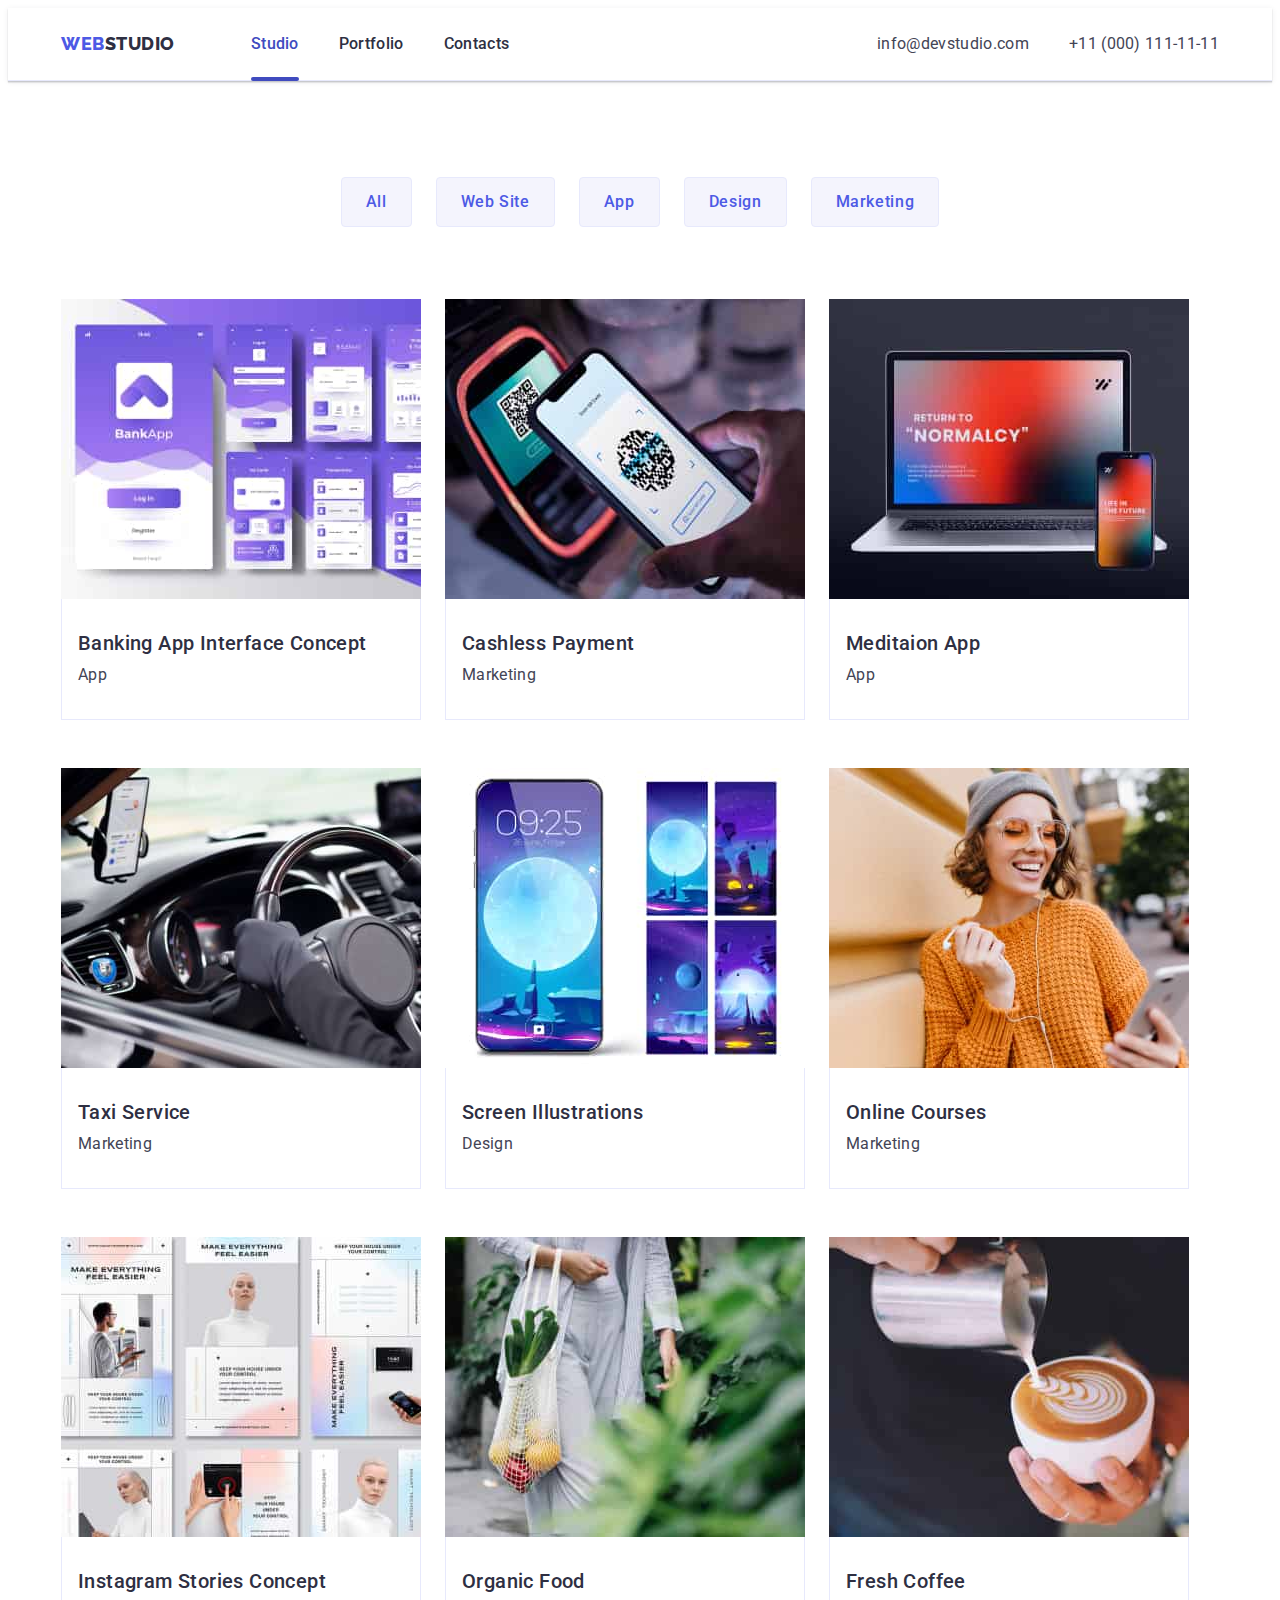
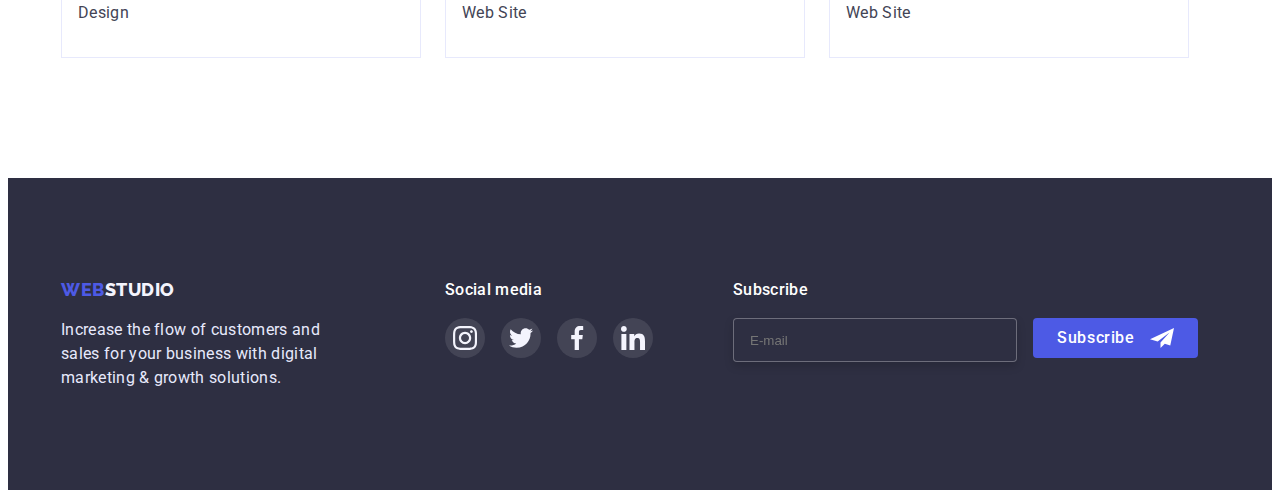
==== portfolio.html @ 9ae408ac "hw7.1" ====
<!DOCTYPE html>
<html lang="en">

<head>
    <meta charset="UTF-8">
    <meta http-equiv="X-UA-Compatible" content="IE=edge">
    <meta name="viewport" content="width=device-width, initial-scale=1.0">
    <title>Webstudio</title>
    <link rel="preconnect" href="https://fonts.googleapis.com">
    <link rel="preconnect" href="https://fonts.gstatic.com" crossorigin>
    <link
        href="https://fonts.googleapis.com/css2?family=Raleway:wght@800&family=Roboto:wght@400;500;700;900&display=swap"
        rel="stylesheet">
    <!-- Styles-->
    <link rel="stylesheet" href="https://cdnjs.cloudflare.com/ajax/libs/modern-normalize/1.1.0/modern-normalize.min.css"
        integrity="sha512-wpPYUAdjBVSE4KJnH1VR1HeZfpl1ub8YT/NKx4PuQ5NmX2tKuGu6U/JRp5y+Y8XG2tV+wKQpNHVUX03MfMFn9Q=="
        crossorigin="anonymous" referrerpolicy="no-referrer" />
    <link rel="stylesheet" href="./css/styles.css">
</head>
<body>
    <!-- Header -->
    <header class="border-box">
        <div class="container">
            <div class="header-container-desktop">
                <nav class="header-nav">
                    <a href="./index.html" class="logo-first">WEB<span class="logo-second">STUDIO</span></a>
                    <ul class="header-menu">
                        <li><a class="header-link current" href="./index.html">Studio</a></li>
                        <li><a class="header-link" href="./portfolio.html">Portfolio</a></li>
                        <li><a class="header-link" href="">Contacts</a></li>
                    </ul>
                </nav>
                <address class="heading-address">
                    <ul class="header-tel">
                        <li><a class="header-address" href="mailto:info@devstudio.com">info@devstudio.com</a></li>
                        <li><a class="header-address" href="tel:+110001111111">+11 (000) 111-11-11</a></li>
                    </ul>
                </address>
            </div>
            <div class="header-container-mobile">
                <a href="./index.html" class="logo-first">WEB<span class="logo-second">STUDIO</span></a>
                <button class="header-burger js-open-menu" type="button">
                    <svg width="30px" height="30px">
                        <use href="./images/icons.svg#icon-burger-menu"></use>
                    </svg>
                </button>
            </div>
            <div class="mobile-menu js-menu-container">
                <button class="button-mobile js-close-menu" type="button">
                    <svg class="icon-mobile">
                        <use href="./images/icons.svg#icon-closeblack"></use>
                    </svg>
                </button>
            </div>
        </div>
    </header>
    <main>
        <!-- Portfolio -->
        <section class="section-portfolio">
            <div class="container">
            <h1 class="visually-hidden">Portfolio</h1>
            <ul class="portfolio-filter">
                <li><button type="button" class="button-portfolio">All</button></li>
                <li><button type="button" class="button-portfolio">Web Site</button></li>
                <li><button type="button" class="button-portfolio">App</button></li>
                <li><button type="button" class="button-portfolio">Design</button></li>
                <li><button type="button" class="button-portfolio">Marketing</button></li>
            </ul>
            <ul class="portfolio-box">
                <li class="box-portfolio">
                    <a class="portfolio-link" href="">
                        <div class="portfolio-services">
                        <img src="./images/portfolio/banking-app.jpg" alt="banking-app" width="360">
                        <div class="portfolio-overlay">
                            <p class="text-overlay">14 Stylish and User-Friendly App Design Concepts · Task Manager App · Calorie Tracker App ·
                                Exotic Fruit Ecommerce App ·
                                Cloud Storage App</p>
                        </div>  
                    </div>                     
                     <div class="box-name">
                        <h2 class="box-product">Banking App Interface Concept</h2>
                        <p class="box-filter">App</p></div>
                    </a>
                </li>
                <li class="box-portfolio">
                    <a class="portfolio-link" href="">
                        <div class="portfolio-services">
                            <img srcset="./images/portfolio/cashless-payment.jpg 1x ./images/portfolio/cashless-payment@2x.jpg 2x"
                            src="./images/portfolio/cashless-payment.jpg" alt="cashless-payment" width="360">
                            <div class="portfolio-overlay">
                                <p class="text-overlay">14 Stylish and User-Friendly App Design Concepts · Task Manager App · Calorie Tracker App · Exotic Fruit Ecommerce App ·
                                Cloud Storage App</p>
                            </div>
                        </div>
                        <div class="box-name">
                        <h2 class="box-product">Cashless Payment</h2>
                        <p class="box-filter">Marketing</p></div>
                    </a>
                </li>
                <li class="box-portfolio">
                    <a class="portfolio-link" href="">
                        <div class="portfolio-services">
                        <img srcset="./images/portfolio/meditaion-app.jpg 1x ./images/portfolio/meditaion-app@2x.jpg 2x"
                        src="./images/portfolio/meditaion-app.jpg" alt="meditaion-app" width="360">
                        <div class="portfolio-overlay">
                            <p class="text-overlay">14 Stylish and User-Friendly App Design Concepts · Task Manager App · Calorie Tracker App ·
                                Exotic Fruit Ecommerce App ·
                                Cloud Storage App</p>
                        </div>
                    </div>
                        <div class="box-name">
                        <h2 class="box-product">Meditaion App</h2>
                        <p class="box-filter">App</p></div>
                    </a>
                </li>
                <li class="box-portfolio">
                    <a class="portfolio-link" href="">
                        <div class="portfolio-services">
                        <img srcset="./images/portfolio/taxi-service.jpg 1x ./images/portfolio/taxi-service@2x.jpg 2x"
                        src="./images/portfolio/taxi-service.jpg" alt="taxi-service" width="360">
                        <div class="portfolio-overlay">
                            <p class="text-overlay">14 Stylish and User-Friendly App Design Concepts · Task Manager App · Calorie Tracker App ·
                                Exotic Fruit Ecommerce App ·
                                Cloud Storage App</p>
                        </div>
                    </div>
                        <div class="box-name">
                        <h2 class="box-product">Taxi Service</h2>
                        <p class="box-filter">Marketing</p></div>
                    </a>
                </li>
                <li class="box-portfolio">
                    <a class="portfolio-link" href="">
                        <div class="portfolio-services">
                        <img srcset="./images/portfolio/screen-illustrations.jpg 1x ./images/portfolio/screen-illustrations@2x.jpg 2x"
                        src="./images/portfolio/screen-illustrations.jpg" alt="screen-illustrations" width="360">
                            <div class="portfolio-overlay">
                            <p class="text-overlay">14 Stylish and User-Friendly App Design Concepts · Task Manager App · Calorie Tracker App ·
                                Exotic Fruit Ecommerce App ·
                                Cloud Storage App</p>
                        </div>
                    </div>
                        <div class="box-name">
                        <h2 class="box-product">Screen Illustrations</h2>
                        <p class="box-filter">Design</p></div>
                    </a>
                </li>
                <li class="box-portfolio">
                    <a class="portfolio-link" href="">
                        <div class="portfolio-services">
                        <img srcset="./images/portfolio/online-courses.jpg 1x ./images/portfolio/online-courses@2x.jpg 2x"
                        src="./images/portfolio/online-courses.jpg" alt="a girl with a phone" width="360">
                        <div class="portfolio-overlay">
                            <p class="text-overlay">14 Stylish and User-Friendly App Design Concepts · Task Manager App · Calorie Tracker App ·
                                Exotic Fruit Ecommerce App ·
                                Cloud Storage App</p>
                        </div>
                        </div>
                        <div class="box-name">
                        <h2 class="box-product">Online Courses</h2>
                        <p class="box-filter">Marketing</p></div>
                    </a>
                </li>
                <li class="box-portfolio">
                    <a class="portfolio-link" href="">
                        <div class="portfolio-services">
                        <img srcset="./images/portfolio/instagram-stories.jpg 1x ./images/portfolio/instagram-stories@2x.jpg 2x"
                        src="./images/portfolio/instagram-stories.jpg" alt="photos from Instagram" width="360">
                        <div class="portfolio-overlay">
                            <p class="text-overlay">14 Stylish and User-Friendly App Design Concepts · Task Manager App · Calorie Tracker App ·
                                Exotic Fruit Ecommerce App ·
                                Cloud Storage App</p>
                        </div>
                        </div>
                        <div class="box-name">
                        <h2 class="box-product">Instagram Stories Concept</h2>
                        <p class="box-filter">Design</p></div>
                    </a>
                </li>
                <li class="box-portfolio">
                    <a class="portfolio-link" href="">
                        <div class="portfolio-services">
                        <img srcset="./images/portfolio/organic-food.jpg 1x ./images/portfolio/organic-food@2x.jpg 2x"
                        src="./images/portfolio/organic-food.jpg" alt="woman with groceries" width="360">
                        <div class="portfolio-overlay">
                            <p class="text-overlay">14 Stylish and User-Friendly App Design Concepts · Task Manager App · Calorie Tracker App ·
                                Exotic Fruit Ecommerce App ·
                                Cloud Storage App</p>
                        </div>
                    </div>
                        <div class="box-name">
                        <h2 class="box-product">Organic Food</h2>
                        <p class="box-filter">Web Site</p></div>
                    </a>
                </li>
                <li class="box-portfolio">
                    <a class="portfolio-link" href="">
                        <div class="portfolio-services">
                        <img srcset="./images/portfolio/fresh-coffee.jpg 1x ./images/portfolio/fresh-coffee@2x.jpg 2x"
                        src="./images/portfolio/fresh-coffee.jpg" alt="Cup of coffee" width="360">
                        <div class="portfolio-overlay">
                            <p class="text-overlay">14 Stylish and User-Friendly App Design Concepts · Task Manager App · Calorie Tracker App ·
                                Exotic Fruit Ecommerce App ·
                                Cloud Storage App</p>
                        </div>
                    </div>
                        <div class="box-name">
                        <h2 class="box-product">Fresh Coffee</h2>
                        <p class="box-filter">Web Site</p></div>
                    </a>
                </li>
            </ul>
            </div>
        </section>
    </main>
<footer class="footer">
    <div class="container footer-flex">
        <div class="footer-logo">
            <a href="./index.html" class="logo-first">WEB<span class="logo-lower">STUDIO</span></a>
            <p class="text-footer">Increase the flow of customers and sales for your business with digital marketing &
                growth solutions.</p>
        </div>
        <!-- Footer -->
        <div>
            <h2 class="footer-text-socials">Social media</h2>
            <ul class="footer-socials-list">
                <li class="footer-socials-item">
                    <a class="footer-socials-link" href="">
                        <svg class="footer-socials-icon">
                            <use href="./images/icons.svg#icon-instagram"></use>
                        </svg>
                    </a>
                </li>
                <li class="footer-socials-item">
                    <a class="footer-socials-link" href="">
                        <svg class="footer-socials-icon">
                            <use href="./images/icons.svg#icon-twitter"></use>
                        </svg>
                    </a>
                </li>
                <li class="footer-socials-item">
                    <a class="footer-socials-link" href="">
                        <svg class="footer-socials-icon">
                            <use href="./images/icons.svg#icon-facebook"></use>
                        </svg>
                    </a>
                </li>
                <li class="footer-socials-item">
                    <a class="footer-socials-link" href="">
                        <svg class="footer-socials-icon">
                            <use href="./images/icons.svg#icon-linkedin"></use>
                        </svg>
                    </a>
                </li>
            </ul>
        </div>
        <div class="subscribe-box">
            <p class="subscribe-title">Subscribe</p>
            <form class="subscribe-field">
                <input type="email" name="user-email" class="subscribe-input" required pattern="email"
                    placeholder="E-mail" />
                <button type="submit" class="subscribe-button-submit">Subscribe
                    <svg class="subscribe-icon">
                        <use href="./images/icons.svg#icon-frame"></use>
                    </svg>
                </button>
            </form>
        </div>
    </div>
</footer>
</body>
</html>
---- css/styles.css ----
:root {
  --color-primery: #2e2f42;
  --color-secondary: #434455;
  --color-logo-button: #4d5ae5;
  --color-hover: #404bbf;
  --color-background: #ffffff;
  --color-background-sec: #f4f4fd;
  --color-border: #e7e9fc;
  --color-icon: #8e8f99;
  --color-icon-hover: #31d0aa;
  --color-modal: #fcfcfc;
  --color-modal-comment: #757575;
}
body {
  font-family: "Roboto", sans-serif;
  font-size: 16px;
  color: var(--color-primery);
}
p,
h1,
h2,
h3 {
  margin-top: 0;
  margin-bottom: 0;
}
.container {
  width: 100%;
  max-width: 1158px;
  padding: 0 15px;
  margin: 0 auto;
}
ul {
  list-style-type: none;
  margin: 0;
  padding: 0;
}
a {
  text-decoration: none;
}
img {
  display: block;
  max-width: 100%;
  height: auto;
}
/* Header */
.border-box {
  background-color: var(--color-background);
  border-bottom: 1px solid var(--color-border);
  box-shadow: 0px 2px 1px rgba(46, 47, 66, 0.08),
    0px 1px 1px rgba(46, 47, 66, 0.16), 0px 1px 6px rgba(46, 47, 66, 0.08);
}
.header-container-mobile {
  display: flex;
  align-items: center;
  justify-content: space-between;
  height: 70px;
}
.header-container-desktop {
  display: flex;
  align-items: center;
}
@media (max-width: 767px) {
  .header-container-desktop {
    display: none;
  }
}
@media (min-width: 768px) {
  .header-container-mobile {
    display: none;
  }
}

.header-nav {
  display: flex;
  align-items: center;
  gap: 76px;
}
.header-menu {
  display: flex;
  gap: 40px;
}
.header-tel {
  display: flex;
  gap: 40px;
}
@media (max-width: 1200px) {
  .header-tel {
    flex-direction: column;
    gap: 12px;
  }
}
.heading-address {
  margin-left: auto;
}
.logo-first {
  color: var(--color-logo-button);
  font-family: "Raleway";
  font-style: normal;
  font-weight: 800;
  font-size: 18px;
  line-height: 1.33;
  letter-spacing: 0.03em;
  text-decoration: none;
}
.logo-second {
  color: var(--color-primery);
}
.header-link {
  text-decoration: none;
  font-weight: 500;
  font-size: 16px;
  letter-spacing: 0.02em;
  line-height: 1.5;
  color: var(--color-primery);
  padding: 24px 0;
  display: block;
  position: relative;
  transition-property: color;
  transition-duration: 250ms;
  transition-timing-function: cubic-bezier(0.4, 0, 0.2, 1);
}
.header-link:hover,
.header-link:focus {
  color: var(--color-hover);
  fill: var(--color-primery);
}
.header-burger {
  display: flex;
  align-items: center;
  justify-content: center;
  width: 30px;
  height: 30px;
  padding: 0;
  background-color: transparent;
  border: none;
}
.header-burger-icon {
  stroke: var(--color-primery);
}

/* Mobile menu */
.mobile-menu {
  width: 100%;
  max-width: 428px;
  position: fixed;
  top: 0;
  bottom: 0;
  right: 0;
  background-color: var(--color-background);
  transform: translateX(100%);
}
.mobile-menu.is-open {
  transform: translateX(0);
}
@media (min-width: 768px) {
  .mobile-menu {
    display: none;
  }
}
.icon-mobile {
  width: 24px;
  height: 24px;
  border-radius: 50%;
}
.button-mobile {
  position: absolute;
  top: 24px;
  right: 24px;
  width: 24px;
  height: 24px;
  background-color: #e7e9fc;
  border: 1px solid rgba(0, 0, 0, 0.1);
  border-radius: 50%;
}
.current {
  color: var(--color-hover);
}
.header-link.current::after {
  display: block;
  width: 100%;
  height: 4px;
  border-radius: 2px;
  background-color: currentColor;
  content: "";
  position: absolute;
  bottom: -1px;
}
.header-address {
  color: var(--color-secondary);
  font-weight: 400;
  font-size: 16px;
  line-height: 1.5;
  letter-spacing: 0.02em;
  font-style: normal;
  padding: 24px 0;
  display: block;
  transition-property: color;
  transition-duration: 250ms;
  transition-timing-function: cubic-bezier(0.4, 0, 0.2, 1);
}
.header-address:hover {
  color: var(--color-hover);
}
.header-address:focus {
  color: var(--color-hover);
}
@media (max-width: 1200px) {
  .header-address {
    padding: 0;
  }
}
/* Hero section */
.hero-first {
  background-color: var(--color-primery);
  padding: 188px 0;
  background-image: linear-gradient(
      rgba(46, 47, 66, 0.7),
      rgba(46, 47, 66, 0.7)
    ),
    url(../images/people-office.jpg);
  background-repeat: no-repeat;
  background-position: center;
  max-width: 1440px;
  margin: 0 auto;
}
@media (min-device-pixel-ratio: 2),
  (min-resolution: 192dpi),
  (min-resolution: 2dppx) {
  .hero-first {
    background-image: url(../images/people-office@2x.jpg);
  }
}
.container-hero {
  width: 496px;
  margin: 0 auto;
  text-align: center;
}
@media (max-width: 767px) {
  .container-hero {
    width: 320px;
  }
}
.hero-title {
  font-weight: 700;
  font-size: 56px;
  line-height: 1.1;
  letter-spacing: 0.02em;
  color: var(--color-background);
  margin-bottom: 48px;
}
@media (max-width: 767px) {
  .hero-title {
    font-size: 36px;
  }
}
.hero-button {
  background-color: var(--color-logo-button);
  color: var(--color-background);
  border-radius: 4px;
  box-shadow: 0px 4px 4px rgba(0, 0, 0, 0.15);
  border: none;
  font-family: "Roboto", sans-serif;
  font-weight: 500;
  font-size: 16px;
  line-height: 1.5;
  letter-spacing: 0.04em;
  cursor: pointer;
  padding: 16px 32px;
  transition-property: background-color;
  transition-duration: 250ms;
  transition-timing-function: cubic-bezier(0.4, 0, 0.2, 1);
}
.hero-button:hover {
  background-color: var(--color-hover);
}
/* Benefits */
.visually-hidden {
  position: absolute;
  white-space: nowrap;
  width: 1px;
  height: 1px;
  overflow: hidden;
  border: 0;
  padding: 0;
  clip: rect(0 0 0 0);
  clip-path: inset(50%);
  margin: -1px;
}
.heading-benefits {
  font-weight: 500;
  font-size: 20px;
  letter-spacing: 0.02em;
  line-height: 1.2;
  margin-bottom: 8px;
}
.text-benefits {
  color: var(--color-secondary);
  font-size: 16px;
  letter-spacing: 0.02em;
  line-height: 1.5;
}
.container-benefits {
  display: flex;
  gap: 24px;
}
.list-benefits {
  flex-basis: calc((100% - 72px) / 4);
}
@media (max-width: 767px) {
  .container-benefits {
    display: flex;
    flex-direction: column;
  }
}
.section-benefits {
  padding: 120px 0;
}
.benefits-icon {
  width: 64px;
  height: 64px;
}
.benefits-icon-link {
  display: flex;
  align-items: center;
  justify-content: center;
  height: 112px;
  border-radius: 4px;
  margin-bottom: 8px;
  background-color: var(--color-background-sec);
}
@media (max-width: 1199px) {
  .benefits-icon-link {
    display: none;
  }
}
/* Doing */
.title-doing {
  font-weight: 700;
  font-size: 36px;
  line-height: 1.11;
  letter-spacing: 0.02em;
  text-align: center;
  margin-bottom: 72px;
}
.images-doing {
  display: flex;
  gap: 24px;
  flex-basis: calc((100% - 48px) / 3);
}

.section-doing {
  padding-bottom: 120px;
}
@media (max-width: 1199px) {
  .section-doing {
    display: none;
  }
}

/* Our team*/
.team-section {
  background-color: var(--color-background-sec);
  padding: 120px 0;
}
.box-team {
  background-color: var(--color-background);
  box-shadow: 0px 1px 6px rgba(46, 47, 66, 0.08),
    0px 1px 1px rgba(46, 47, 66, 0.16), 0px 2px 1px rgba(46, 47, 66, 0.08);
  border-radius: 0px 0px 4px 4px;
}
@media (max-width: 768px) {
  .box-team {
    max-width: 264px;
  }
}
.title-team {
  font-weight: 700;
  font-size: 36px;
  line-height: 1.11;
  text-align: center;
  margin-bottom: 72px;
}
.heading-team {
  font-weight: 500;
  font-size: 20px;
  line-height: 1.2;
  letter-spacing: 0.02em;
  text-align: center;
  margin-bottom: 8px;
}
.text-team {
  color: var(--color-secondary);
  line-height: 1.5;
  letter-spacing: 0.02em;
  text-align: center;
  margin-bottom: 8px;
}
.container-team {
  display: flex;
  gap: 24px;
  flex-basis: calc((100% - 72px) / 4);
}
@media (max-width: 768px) {
  .container-team {
    display: flex;
    flex-direction: column;
    gap: 72px;
  }
}
@media (max-width: 1199px) {
  .container-team {
    display: flex;
    justify-content: center;
    flex-basis: calc((100% - 216px) / 2);
  }
}
.container-team .experts {
  padding: 32px 16px;
}
.socials-icon {
  width: 16px;
  height: 16px;
  fill: var(--color-background-sec);
}
.socials-link {
  display: flex;
  align-items: center;
  justify-content: center;
  width: 100%;
  height: 100%;
  background-color: var(--color-logo-button);
  border-radius: 50%;
  transition-property: background-color;
  transition-duration: 250ms;
  transition-timing-function: cubic-bezier(0.4, 0, 0.2, 1);
}
.socials-item {
  width: 40px;
  height: 40px;
}
.socials-list {
  display: flex;

  gap: 24px;
  justify-content: center;
}
.socials-link:hover,
.socials-link:focus {
  background-color: var(--color-hover);
}
/* Customers */
.title-customers {
  font-weight: 700;
  font-size: 36px;
  line-height: 1.11;
  letter-spacing: 0.02em;
  text-align: center;
  margin-bottom: 72px;
  color: var(--color-primery);
}
.customers-list {
  gap: 24px;
  display: flex;
}
.customers-item {
  flex-basis: calc((100% - 120px) / 6);
}
.customers-icon {
  width: 104px;
  height: 56px;
  fill: var(--color-icon);
  transition-property: fill;
  transition-duration: 250ms;
  transition-timing-function: cubic-bezier(0.4, 0, 0.2, 1);
}
.customers-link {
  display: flex;
  align-items: center;
  justify-content: center;
  width: 168px;
  height: 88px;
  border: 1px solid var(--color-icon);
  border-radius: 4px;
  transition-property: border-color;
  transition-duration: 250ms;
  transition-timing-function: cubic-bezier(0.4, 0, 0.2, 1);
}
.customers-link:hover,
.customers-link:focus {
  border-color: var(--color-hover);
}
.customers-link:hover .customers-icon,
.customers-link:focus .customers-icon {
  fill: var(--color-hover);
}
.section-customers {
  padding-top: 130px;
  padding-bottom: 120px;
}
/* Footer */
.footer {
  background-color: var(--color-primery);
  padding: 100px 0;
}
.footer-flex {
  display: flex;
  flex-direction: row;
}
.text-footer {
  color: var(--color-border);
  line-height: 1.5;
  letter-spacing: 0.02em;
  width: 264px;
  margin-top: 16px;
}
.footer-logo {
  margin-right: 120px;
}
.logo-lower {
  color: var(--color-background-sec);
}
.footer-text-socials {
  font-weight: 500;
  font-size: 16px;
  line-height: 1.5;
  letter-spacing: 0.02em;
  margin-bottom: 16px;
  color: var(--color-background);
}
.footer-socials-icon {
  width: 24px;
  height: 24px;
  fill: var(--color-background-sec);
}
.footer-socials-link:hover,
.footer-socials-link:focus {
  background-color: var(--color-icon-hover);
}
.footer-socials-link {
  display: flex;
  align-items: center;
  justify-content: center;
  width: 40px;
  height: 40px;
  background-color: rgba(255, 255, 255, 0.1);
  border-radius: 50%;
  transition-property: background-color;
  transition-duration: 250ms;
  transition-timing-function: cubic-bezier(0.4, 0, 0.2, 1);
}
.footer-socials-list {
  display: flex;
  gap: 16px;
  margin-right: 80px;
}
/* Subscribe footer */
.subscribe-box {
  display: block;
}
.subscribe-field {
  display: flex;
  justify-content: center;
}
.subscribe-title {
  font-family: "Roboto";
  font-style: normal;
  font-weight: 500;
  font-size: 16px;
  line-height: 1.5;
  letter-spacing: 0.02em;
  color: var(--color-background);
  margin-bottom: 16px;
}
.subscribe-icon {
  width: 24px;
  height: 24px;
  fill: #ffffff;
}
.subscribe-input {
  width: 264px;
  height: 40px;
  border: 1px solid rgba(255, 255, 255, 0.3);
  filter: drop-shadow(0px 4px 4px rgba(0, 0, 0, 0.15));
  border-radius: 4px;
  margin-right: 16px;
  color: var(--color-background);
  background-color: #2e2f42;
  padding-left: 16px;
  transition-property: border;
  transition-duration: 250ms;
  transition-timing-function: cubic-bezier(0.4, 0, 0.2, 1);
}
.subscribe-input:focus {
  outline: none;
  border: 1px solid var(--color-logo-button);
}
.subscribe-button-submit {
  display: flex;
  align-items: center;
  justify-content: space-between;
  width: 165px;
  height: 40px;
  padding: 0 24px 0 24px;
  background-color: var(--color-logo-button);
  color: var(--color-background);
  border-radius: 4px;
  border: none;
  font-family: "Roboto", sans-serif;
  font-weight: 500;
  font-size: 16px;
  line-height: 1.5;
  letter-spacing: 0.04em;
  cursor: pointer;
  transition-property: background-color;
  transition-duration: 250ms;
  transition-timing-function: cubic-bezier(0.4, 0, 0.2, 1);
}
.subscribe-button-submit:hover,
.subscribe-button-submit:focus {
  background-color: var(--color-hover);
}
/* Portfolio */
.section-portfolio {
  padding-top: 96px;
  padding-bottom: 120px;
}
.button-portfolio {
  color: var(--color-logo-button);
  background-color: var(--color-background-sec);
  border: 1px solid var(--color-border);
  font-family: "Roboto", sans-serif;
  border-radius: 4px;
  font-weight: 500;
  font-size: 16px;
  line-height: 1.5;
  letter-spacing: 0.04em;
  cursor: pointer;
  padding: 12px 24px;
  transition-property: color, background-color, border-color, box-shadow;
  transition-duration: 250ms;
  transition-timing-function: cubic-bezier(0.4, 0, 0.2, 1);
}
.button-portfolio:hover {
  color: var(--color-background);
  background-color: var(--color-hover);
  border-color: transparent;
  box-shadow: 0px 3px 1px rgba(0, 0, 0, 0.1), 0px 2px 1px rgba(0, 0, 0, 0.08),
    0px 2px 2px rgba(0, 0, 0, 0.12);
}
.button-portfolio:focus {
  color: var(--color-background);
  background-color: var(--color-hover);
  box-shadow: 0px 3px 1px rgba(0, 0, 0, 0.1), 0px 2px 1px rgba(0, 0, 0, 0.08),
    0px 2px 2px rgba(0, 0, 0, 0.12);
}
.portfolio-filter {
  gap: 24px;
  display: flex;
  justify-content: center;
  margin-bottom: 72px;
}
.box-portfolio {
  background-color: var(--color-background);
}
.portfolio-link {
  display: block;
  transition-property: box-shadov;
  transition-duration: 250ms;
  transition-timing-function: cubic-bezier(0.4, 0, 0.2, 1);
}
.portfolio-link:hover,
.portfolio-link:focus {
  box-shadow: 0px 1px 6px rgba(46, 47, 66, 0.08),
    0px 1px 1px rgba(46, 47, 66, 0.16), 0px 2px 1px rgba(46, 47, 66, 0.08);
}
.portfolio-box {
  display: flex;
  column-gap: 24px;
  row-gap: 48px;
  flex-wrap: wrap;
  flex-basis: calc((100% - 48px) / 3);
}
.portfolio-services {
  position: relative;
  overflow: hidden;
}
.portfolio-overlay {
  position: absolute;
  width: 100%;
  height: 100%;
  left: 0;
  top: 0;
  background-color: var(--color-logo-button);
  padding-top: 40px;
  padding-left: 32px;
  padding-right: 32px;
  transform: translateY(100%);
  transition: transform 250ms;
}
.text-overlay {
  font-family: "Roboto";
  font-style: normal;
  font-weight: 400;
  font-size: 16px;
  line-height: 1.5;
  color: var(--color-background-sec);
}
.portfolio-link:hover .portfolio-overlay,
.portfolio-link:focus .portfolio-overlay {
  transform: translateY(0);
}
.box-name {
  border-left: 1px solid var(--color-border);
  border-right: 1px solid var(--color-border);
  border-bottom: 1px solid var(--color-border);
  padding: 32px 16px;
}
.box-product {
  color: var(--color-primery);
  font-weight: 500;
  font-size: 20px;
  line-height: 1.2;
  letter-spacing: 0.02em;
  margin-bottom: 8px;
}
.box-filter {
  color: var(--color-secondary);
  line-height: 1.5;
  letter-spacing: 0.02em;
}
/* Modal */
.backdrop {
  position: fixed;
  top: 0;
  left: 0;
  display: flex;
  align-items: center;
  justify-content: center;
  width: 100%;
  height: 100%;
  background-color: rgba(46, 47, 66, 0.4);
  transition: opacity 250ms cubic-bezier(0.4, 0, 0.2, 1),
    visibility 250ms cubic-bezier(0.4, 0, 0.2, 1);
}
.backdrop.is-hidden {
  opacity: 0;
  visibility: hidden;
  pointer-events: none;
}
.modal {
  position: relative;
  width: 100%;
  height: 100%;
  max-width: 408px;
  max-height: 584px;
  background-color: var(--color-modal);
  padding: 72px 24px 24px 24px;
}
.modal-close {
  position: absolute;
  top: 24px;
  right: 24px;
  width: 24px;
  height: 24px;
  background-color: #e7e9fc;
  border: 1px solid rgba(0, 0, 0, 0.1);
  border-radius: 50%;
  cursor: pointer;
  transition-property: background-color, fill;
  transition-duration: 250ms;
  transition-timing-function: cubic-bezier(0.4, 0, 0.2, 1);
}
.modal-close:hover,
.modal-close:focus {
  background-color: var(--color-hover);
  fill: var(--color-background);
}
.modal-icon {
  width: 8px;
  height: 8px;
}
/* Modal form */
.name-form {
  font-style: normal;
  font-weight: 500;
  line-height: 1.5;
  text-align: center;
  letter-spacing: 0.02em;
  margin-bottom: 16px;
  color: var(--color-primery);
}
.modal-form {
  display: flex;
  flex-direction: column;
}
.modal-form-field {
  margin-bottom: 8px;
}
.modal-form-field-comment {
  margin-bottom: 16px;
}
.modal-form-input {
  width: 100%;
  height: 40px;
  border: 1px solid rgba(33, 33, 33, 0.2);
  border-radius: 4px;
  padding-left: 38px;
  font-size: 18px;
  color: var(--color-primery);
  transition-property: border;
  transition-duration: 250ms;
  transition-timing-function: cubic-bezier(0.4, 0, 0.2, 1);
}
.modal-form-input:focus {
  outline: none;
  border: 1px solid var(--color-logo-button);
}
.modal-form-input:focus + .modal-form-icon {
  fill: var(--color-logo-button);
}
.modal-form-input-desk {
  display: block;
  font-family: "Roboto";
  font-style: normal;
  font-weight: 400;
  font-size: 12px;
  line-height: 1.2;
  letter-spacing: 0.04em;
  color: var(--color-icon);
  margin-bottom: 4px;
}
.modal-form-icon {
  position: absolute;
  display: block;
  width: 18px;
  height: 24px;
  fill: var(--color-primery);
  top: 50%;
  transform: translateY(-50%);
  left: 19px;
  transition-property: fill;
  transition-duration: 250ms;
  transition-timing-function: cubic-bezier(0.4, 0, 0.2, 1);
}
.modal-form-input-wrapper {
  position: relative;
}
.modal-form-comment {
  display: block;
  width: 100%;
  height: 120px;
  resize: none;
  padding: 8px 16px;
  border: 1px solid rgba(33, 33, 33, 0.2);
  border-radius: 4px;
  transition-property: border;
  transition-duration: 250ms;
  transition-timing-function: cubic-bezier(0.4, 0, 0.2, 1);
}
.modal-form-comment:focus {
  outline: none;
  border: 1px solid var(--color-logo-button);
}
.modal-form-comment::placeholder {
  font-family: "Roboto";
  font-style: normal;
  font-weight: 400;
  font-size: 12px;
  line-height: 1.2;
  letter-spacing: 0.04em;
  color: rgba(117, 117, 117, 0.5);
}
.modal-form-check-desc::before {
  content: "";
  display: block;
  width: 16px;
  height: 16px;
  border: 1.25px solid #2e2f42;
  border-radius: 2px;
  cursor: pointer;
  margin-right: 8px;
}
.modal-form-check:checked + .modal-form-check-desc::before {
  background-color: var(--color-logo-button);
  background-image: url(/images/click.svg);
}
.modal-form-check-desc {
  display: flex;
  align-items: center;
  margin-bottom: 24px;
  font-size: 12px;
  line-height: 1.2;
  letter-spacing: 0.04em;
  color: var(--color-modal-comment);
}
.modal-form-check-desc-second {
  text-decoration: underline;
  color: var(--color-logo-button);
}

.modal-form-submit {
  align-self: center;
  width: 169px;
  height: 56px;
  background-color: var(--color-logo-button);
  color: var(--color-background);
  border-radius: 4px;
  box-shadow: 0px 4px 4px rgba(0, 0, 0, 0.15);
  border: none;
  font-family: "Roboto", sans-serif;
  font-weight: 500;
  font-size: 16px;
  line-height: 1.5;
  letter-spacing: 0.04em;
  cursor: pointer;
  padding: 16px 32px;
  transition-property: background-color;
  transition-duration: 250ms;
  transition-timing-function: cubic-bezier(0.4, 0, 0.2, 1);
}
.modal-form-submit:hover,
.modal-form-submit:focus {
  background-color: var(--color-hover);
}
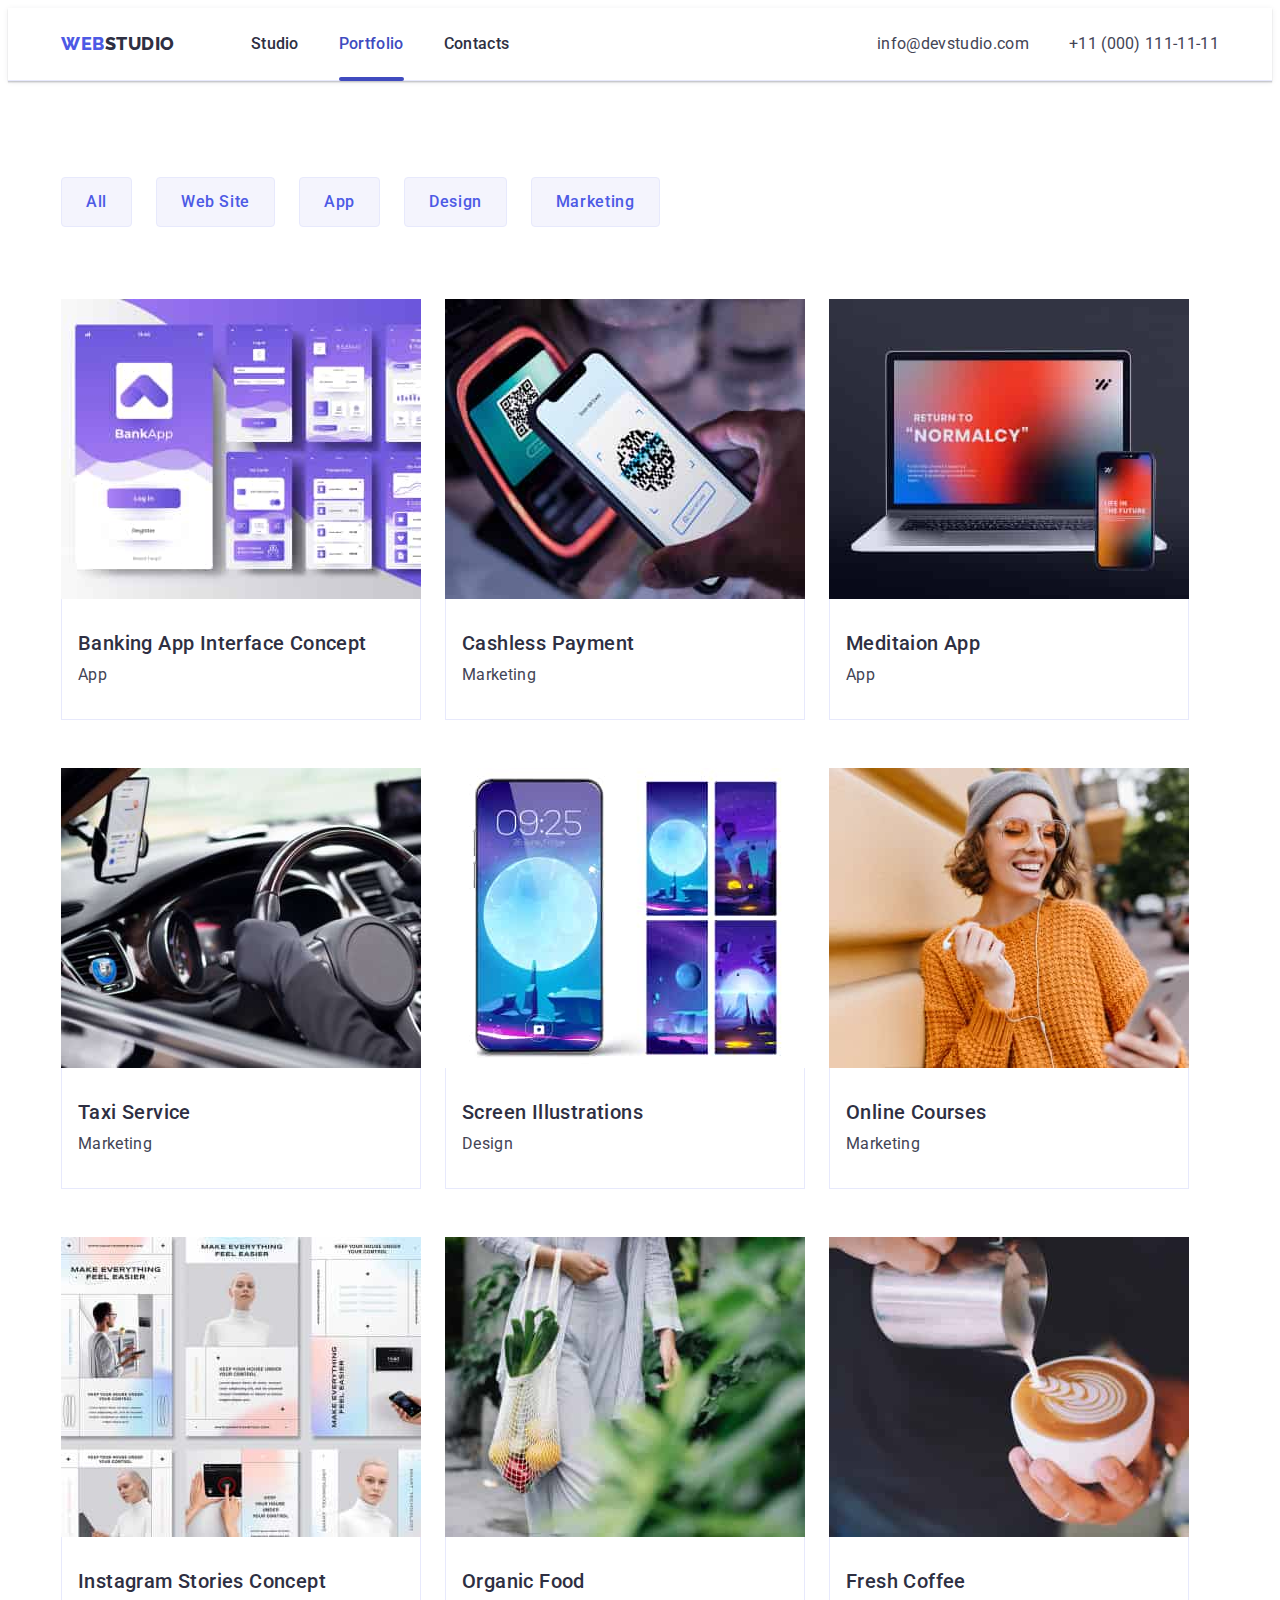
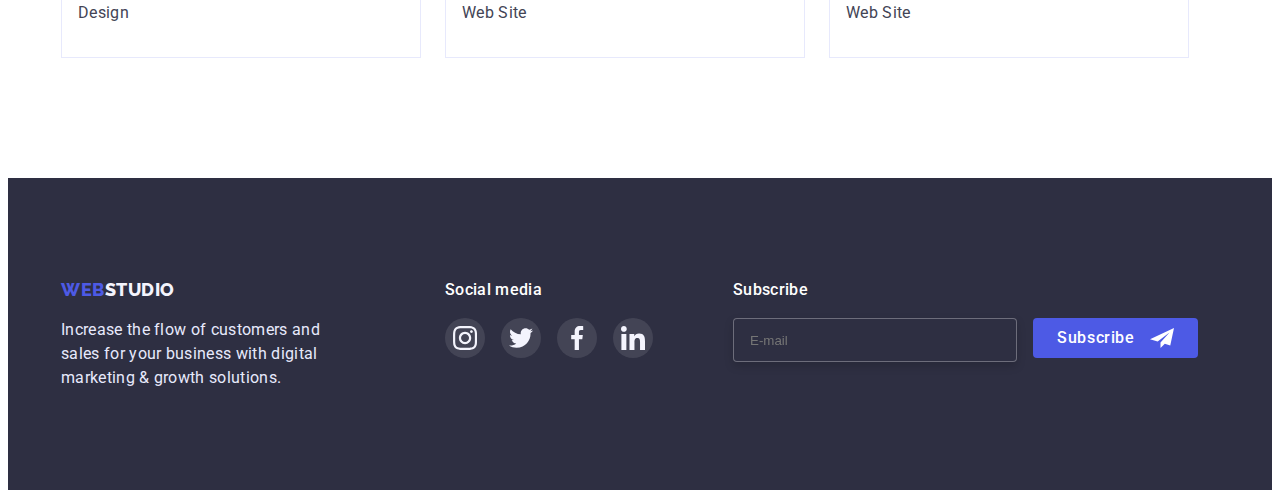
==== commit 47861784: "hw7.2" ====
--- a/portfolio.html
+++ b/portfolio.html
@@ -1,6 +1,5 @@
 <!DOCTYPE html>
 <html lang="en">
-
 <head>
     <meta charset="UTF-8">
     <meta http-equiv="X-UA-Compatible" content="IE=edge">
@@ -8,8 +7,7 @@
     <title>Webstudio</title>
     <link rel="preconnect" href="https://fonts.googleapis.com">
     <link rel="preconnect" href="https://fonts.gstatic.com" crossorigin>
-    <link
-        href="https://fonts.googleapis.com/css2?family=Raleway:wght@800&family=Roboto:wght@400;500;700;900&display=swap"
+    <link href="https://fonts.googleapis.com/css2?family=Raleway:wght@800&family=Roboto:wght@400;500;700;900&display=swap"
         rel="stylesheet">
     <!-- Styles-->
     <link rel="stylesheet" href="https://cdnjs.cloudflare.com/ajax/libs/modern-normalize/1.1.0/modern-normalize.min.css"
@@ -25,8 +23,8 @@
                 <nav class="header-nav">
                     <a href="./index.html" class="logo-first">WEB<span class="logo-second">STUDIO</span></a>
                     <ul class="header-menu">
-                        <li><a class="header-link current" href="./index.html">Studio</a></li>
-                        <li><a class="header-link" href="./portfolio.html">Portfolio</a></li>
+                        <li><a class="header-link" href="./index.html">Studio</a></li>
+                        <li><a class="header-link current" href="./portfolio.html">Portfolio</a></li>
                         <li><a class="header-link" href="">Contacts</a></li>
                     </ul>
                 </nav>
@@ -40,7 +38,7 @@
             <div class="header-container-mobile">
                 <a href="./index.html" class="logo-first">WEB<span class="logo-second">STUDIO</span></a>
                 <button class="header-burger js-open-menu" type="button">
-                    <svg width="30px" height="30px">
+                    <svg class="header-burger-icon" width="30px" height="30px">
                         <use href="./images/icons.svg#icon-burger-menu"></use>
                     </svg>
                 </button>
@@ -51,7 +49,47 @@
                         <use href="./images/icons.svg#icon-closeblack"></use>
                     </svg>
                 </button>
-            </div>
+                <div>
+                    <ul class="header-menu-mobile">
+                        <li><a class="header-link-mobile" href="./index.html">Studio</a></li>
+                        <li><a class="header-link-mobile current-mobile" href="./portfolio.html">Portfolio</a></li>
+                        <li><a class="header-link-mobile" href="">Contacts</a></li>
+                    </ul>
+                </div>
+                <div class="heading-address-mobile">
+                    <address>
+                        <ul class="header-tel-mobile">
+                            <li><a class="header-mobile-call" href="tel:+110001111111">+11 (000) 111-11-11</a></li>
+                            <li><a class="header-address-mobile" href="mailto:info@devstudio.com">info@devstudio.com</a></li>
+                        </ul>
+                    </address>
+                    <ul class="socials-list-mobile">
+                        <li class="socials-item">
+                            <a class="socials-link" href="">
+                                <svg class="socials-icon">
+                                    <use href="./images/icons.svg#icon-instagram"></use>
+                                </svg>
+                            </a>
+                        </li>
+                        <li class="socials-item"><a class="socials-link" href="">
+                                <svg class="socials-icon">
+                                    <use href="./images/icons.svg#icon-twitter"></use>
+                                </svg>
+                            </a></li>
+                        <li class="socials-item"><a class="socials-link" href="">
+                                <svg class="socials-icon">
+                                    <use href="./images/icons.svg#icon-facebook"></use>
+                                </svg>
+                            </a></li>
+                        <li class="socials-item"><a class="socials-link" href="">
+                                <svg class="socials-icon">
+                                    <use href="./images/icons.svg#icon-linkedin"></use>
+                                </svg>
+                            </a></li>
+                    </ul>
+                </div>
+            </div>
+        </div>
         </div>
     </header>
     <main>
@@ -213,60 +251,62 @@
             </div>
         </section>
     </main>
-<footer class="footer">
-    <div class="container footer-flex">
-        <div class="footer-logo">
-            <a href="./index.html" class="logo-first">WEB<span class="logo-lower">STUDIO</span></a>
-            <p class="text-footer">Increase the flow of customers and sales for your business with digital marketing &
-                growth solutions.</p>
-        </div>
         <!-- Footer -->
-        <div>
-            <h2 class="footer-text-socials">Social media</h2>
-            <ul class="footer-socials-list">
-                <li class="footer-socials-item">
-                    <a class="footer-socials-link" href="">
-                        <svg class="footer-socials-icon">
-                            <use href="./images/icons.svg#icon-instagram"></use>
-                        </svg>
-                    </a>
-                </li>
-                <li class="footer-socials-item">
-                    <a class="footer-socials-link" href="">
-                        <svg class="footer-socials-icon">
-                            <use href="./images/icons.svg#icon-twitter"></use>
-                        </svg>
-                    </a>
-                </li>
-                <li class="footer-socials-item">
-                    <a class="footer-socials-link" href="">
-                        <svg class="footer-socials-icon">
-                            <use href="./images/icons.svg#icon-facebook"></use>
-                        </svg>
-                    </a>
-                </li>
-                <li class="footer-socials-item">
-                    <a class="footer-socials-link" href="">
-                        <svg class="footer-socials-icon">
-                            <use href="./images/icons.svg#icon-linkedin"></use>
-                        </svg>
-                    </a>
-                </li>
-            </ul>
-        </div>
-        <div class="subscribe-box">
-            <p class="subscribe-title">Subscribe</p>
-            <form class="subscribe-field">
-                <input type="email" name="user-email" class="subscribe-input" required pattern="email"
-                    placeholder="E-mail" />
-                <button type="submit" class="subscribe-button-submit">Subscribe
-                    <svg class="subscribe-icon">
-                        <use href="./images/icons.svg#icon-frame"></use>
-                    </svg>
-                </button>
-            </form>
-        </div>
-    </div>
-</footer>
+        <footer class="footer">
+            <div class="container footer-flex">
+                <div class="footer-logo">
+                    <a href="./index.html" class="logo-first logo-first-mobile">WEB<span class="logo-lower">STUDIO</span></a>
+                    <p class="text-footer">Increase the flow of customers and sales for your business with digital marketing &
+                        growth solutions.</p>
+                </div>
+                <div class="">
+                    <h2 class="footer-text-socials">Social media</h2>
+                    <ul class="footer-socials-list">
+                        <li class="footer-socials-item">
+                            <a class="footer-socials-link" href="">
+                                <svg class="footer-socials-icon">
+                                    <use href="./images/icons.svg#icon-instagram"></use>
+                                </svg>
+                            </a>
+                        </li>
+                        <li class="footer-socials-item">
+                            <a class="footer-socials-link" href="">
+                                <svg class="footer-socials-icon">
+                                    <use href="./images/icons.svg#icon-twitter"></use>
+                                </svg>
+                            </a>
+                        </li>
+                        <li class="footer-socials-item">
+                            <a class="footer-socials-link" href="">
+                                <svg class="footer-socials-icon">
+                                    <use href="./images/icons.svg#icon-facebook"></use>
+                                </svg>
+                            </a>
+                        </li>
+                        <li class="footer-socials-item">
+                            <a class="footer-socials-link" href="">
+                                <svg class="footer-socials-icon">
+                                    <use href="./images/icons.svg#icon-linkedin"></use>
+                                </svg>
+                            </a>
+                        </li>
+                    </ul>
+                </div>
+                <div class="subscribe-box">
+                    <p class="subscribe-title">Subscribe</p>
+                    <form class="subscribe-field">
+                        <input type="email" name="user-email" class="subscribe-input" required pattern="email"
+                            placeholder="E-mail" />
+                        <button type="submit" class="subscribe-button-submit">Subscribe
+                            <svg class="subscribe-icon">
+                                <use href="./images/icons.svg#icon-frame"></use>
+                            </svg>
+                        </button>
+                    </form>
+                </div>
+            </div>
+        </footer>
+<script src="./js/mobile-menu.js"></script>
+<script src="./js/modal.js"></script>
 </body>
 </html>--- a/css/styles.css
+++ b/css/styles.css
@@ -124,6 +124,46 @@
   color: var(--color-hover);
   fill: var(--color-primery);
 }
+
+.current {
+  color: var(--color-hover);
+}
+.header-link.current::after {
+  display: block;
+  width: 100%;
+  height: 4px;
+  border-radius: 2px;
+  background-color: currentColor;
+  content: "";
+  position: absolute;
+  bottom: -1px;
+}
+.header-address {
+  color: var(--color-secondary);
+  font-weight: 400;
+  font-size: 16px;
+  line-height: 1.5;
+  letter-spacing: 0.02em;
+  font-style: normal;
+  padding: 24px 0;
+  display: block;
+  transition-property: color;
+  transition-duration: 250ms;
+  transition-timing-function: cubic-bezier(0.4, 0, 0.2, 1);
+}
+@media (max-width: 1200px) {
+  .header-address {
+    padding: 0;
+  }
+}
+.header-address:hover {
+  color: var(--color-hover);
+}
+.header-address:focus {
+  color: var(--color-hover);
+}
+
+/* Mobile header*/
 .header-burger {
   display: flex;
   align-items: center;
@@ -148,6 +188,12 @@
   right: 0;
   background-color: var(--color-background);
   transform: translateX(100%);
+  padding-top: 80px;
+  padding-left: 40px;
+  padding-bottom: 40px;
+  display: flex;
+  flex-direction: column;
+  justify-content: space-between;
 }
 .mobile-menu.is-open {
   transform: translateX(0);
@@ -156,11 +202,6 @@
   .mobile-menu {
     display: none;
   }
-}
-.icon-mobile {
-  width: 24px;
-  height: 24px;
-  border-radius: 50%;
 }
 .button-mobile {
   position: absolute;
@@ -172,42 +213,73 @@
   border: 1px solid rgba(0, 0, 0, 0.1);
   border-radius: 50%;
 }
-.current {
+.icon-mobile {
+  width: 8px;
+  height: 8px;
+}
+.header-menu-mobile {
+  display: flex;
+  flex-direction: column;
+  gap: 40px;
+}
+
+.header-link-mobile {
+  text-decoration: none;
+  font-weight: 700;
+  font-size: 36px;
+  letter-spacing: 0.02em;
+  line-height: 1.2;
+  color: var(--color-primery);
+  display: block;
+  position: relative;
+  text-decoration: none;
+  gap: 40px;
+  display: flex;
+}
+.current-mobile {
   color: var(--color-hover);
 }
-.header-link.current::after {
-  display: block;
-  width: 100%;
-  height: 4px;
-  border-radius: 2px;
-  background-color: currentColor;
-  content: "";
-  position: absolute;
-  bottom: -1px;
-}
-.header-address {
+.header-link-mobile:hover,
+.header-link-mobile:focus {
+  color: var(--color-hover);
+}
+.header-mobile-call {
+  color: var(--color-logo-button);
+  font-weight: 700;
+  font-size: 36px;
+  line-height: 1.2;
+  letter-spacing: 0.02em;
+  font-style: normal;
+}
+.heading-address-mobile {
+  display: flex;
+  flex-direction: column;
+}
+.header-mobile-call:hover,
+.header-mobile-call:focus {
+  color: var(--color-hover);
+}
+.header-address-mobile {
+  font-weight: 500;
+  font-size: 20px;
+  line-height: 1.2;
+  letter-spacing: 0.02em;
+  font-style: normal;
   color: var(--color-secondary);
-  font-weight: 400;
-  font-size: 16px;
-  line-height: 1.5;
-  letter-spacing: 0.02em;
-  font-style: normal;
-  padding: 24px 0;
-  display: block;
-  transition-property: color;
-  transition-duration: 250ms;
-  transition-timing-function: cubic-bezier(0.4, 0, 0.2, 1);
-}
-.header-address:hover {
+}
+.header-address-mobile:hover,
+.header-address-mobile:focus {
   color: var(--color-hover);
 }
-.header-address:focus {
-  color: var(--color-hover);
-}
-@media (max-width: 1200px) {
-  .header-address {
-    padding: 0;
-  }
+.header-tel-mobile {
+  display: flex;
+  flex-direction: column;
+  gap: 40px;
+  margin-bottom: 48px;
+}
+.socials-list-mobile {
+  display: flex;
+  gap: 56px;
 }
 /* Hero section */
 .hero-first {
@@ -286,6 +358,18 @@
   clip-path: inset(50%);
   margin: -1px;
 }
+@media (max-width: 768px) {
+  .list-benefits {
+    max-width: 396px;
+    margin: 0 auto;
+  }
+}
+@media (max-width: 1199px) {
+  .list-benefits {
+    max-width: 356px;
+    margin: 0 auto;
+  }
+}
 .heading-benefits {
   font-weight: 500;
   font-size: 20px;
@@ -293,23 +377,47 @@
   line-height: 1.2;
   margin-bottom: 8px;
 }
+@media (max-width: 767px) {
+  .heading-benefits {
+    text-align: center;
+    font-weight: 700;
+    font-size: 36px;
+    line-height: 1.2;
+  }
+}
 .text-benefits {
   color: var(--color-secondary);
   font-size: 16px;
   letter-spacing: 0.02em;
   line-height: 1.5;
 }
+@media (max-width: 767px) {
+  .text-benefits {
+    font-weight: 500;
+  }
+}
 .container-benefits {
   display: flex;
-  gap: 24px;
-}
-.list-benefits {
-  flex-basis: calc((100% - 72px) / 4);
-}
-@media (max-width: 767px) {
+}
+@media (max-width: 767px) {
+  .container-benefits {
+    flex-direction: column;
+    gap: 72px;
+  }
+}
+@media (max-width: 1199px) {
   .container-benefits {
     display: flex;
-    flex-direction: column;
+    justify-content: center;
+    flex-wrap: wrap;
+    row-gap: 64px;
+    column-gap: 24px;
+  }
+}
+@media (min-width: 1200px) {
+  .container-benefits {
+    row-gap: 8px;
+    column-gap: 24px;
   }
 }
 .section-benefits {
@@ -371,6 +479,7 @@
 @media (max-width: 768px) {
   .box-team {
     max-width: 264px;
+    margin: 0 auto;
   }
 }
 .title-team {
@@ -397,12 +506,9 @@
 }
 .container-team {
   display: flex;
-  gap: 24px;
-  flex-basis: calc((100% - 72px) / 4);
-}
-@media (max-width: 768px) {
+}
+@media (max-width: 767px) {
   .container-team {
-    display: flex;
     flex-direction: column;
     gap: 72px;
   }
@@ -411,9 +517,17 @@
   .container-team {
     display: flex;
     justify-content: center;
-    flex-basis: calc((100% - 216px) / 2);
-  }
-}
+    flex-wrap: wrap;
+    row-gap: 64px;
+    column-gap: 24px;
+  }
+}
+@media (min-width: 1199px) {
+  .container-team {
+    gap: 24px;
+  }
+}
+
 .container-team .experts {
   padding: 32px 16px;
 }
@@ -440,7 +554,6 @@
 }
 .socials-list {
   display: flex;
-
   gap: 24px;
   justify-content: center;
 }
@@ -461,6 +574,15 @@
 .customers-list {
   gap: 24px;
   display: flex;
+}
+@media (max-width: 1199px) {
+  .customers-list {
+    display: flex;
+    justify-content: center;
+    flex-wrap: wrap;
+    row-gap: 72px;
+    column-gap: 24px;
+  }
 }
 .customers-item {
   flex-basis: calc((100% - 120px) / 6);
@@ -502,9 +624,29 @@
   background-color: var(--color-primery);
   padding: 100px 0;
 }
+@media (max-width: 768px) {
+  .footer-socials-list {
+    max-width: 264px;
+    margin: 0 auto;
+  }
+}
 .footer-flex {
   display: flex;
   flex-direction: row;
+}
+@media (max-width: 767px) {
+  .footer-flex {
+    flex-direction: column;
+    gap: 72px;
+  }
+}
+@media (max-width: 1199px) {
+  .footer-flex {
+    display: flex;
+    flex-wrap: wrap;
+    row-gap: 72px;
+    column-gap: 24px;
+  }
 }
 .text-footer {
   color: var(--color-border);
@@ -515,6 +657,12 @@
 }
 .footer-logo {
   margin-right: 120px;
+}
+@media (max-width: 767px) {
+  .footer-logo {
+    max-width: 268;
+    margin: 0 auto;
+  }
 }
 .logo-lower {
   color: var(--color-background-sec);
@@ -526,6 +674,19 @@
   letter-spacing: 0.02em;
   margin-bottom: 16px;
   color: var(--color-background);
+}
+@media (max-width: 767px) {
+  .footer-text-socials {
+    text-align: center;
+  }
+  .logo-first-mobile {
+    margin: 0 auto;
+  }
+}
+@media (max-width: 767px) {
+  .footer-socials-item {
+    margin: 0 auto;
+  }
 }
 .footer-socials-icon {
   width: 24px;
@@ -553,10 +714,17 @@
   gap: 16px;
   margin-right: 80px;
 }
+@media (max-width: 767px) {
+  .footer-socials-list {
+    margin: 0 auto;
+  }
+}
+
 /* Subscribe footer */
 .subscribe-box {
   display: block;
 }
+
 .subscribe-field {
   display: flex;
   justify-content: center;
@@ -570,6 +738,15 @@
   letter-spacing: 0.02em;
   color: var(--color-background);
   margin-bottom: 16px;
+}
+@media (max-width: 767px) {
+  .subscribe-title {
+    text-align: center;
+  }
+  .subscribe-field {
+    flex-direction: column;
+    gap: 16px;
+  }
 }
 .subscribe-icon {
   width: 24px;
@@ -593,6 +770,21 @@
 .subscribe-input:focus {
   outline: none;
   border: 1px solid var(--color-logo-button);
+}
+@media (max-width: 767px) {
+  .subscribe-input {
+    margin-bottom: 16px;
+    margin: 0 auto;
+    width: calc(100% - 30px);
+  }
+  .subscribe-button-submit {
+    margin: 0 auto;
+  }
+}
+@media (max-width: 1199px) {
+  .subscribe-input {
+    margin-right: 24px;
+  }
 }
 .subscribe-button-submit {
   display: flex;
@@ -624,6 +816,11 @@
   padding-top: 96px;
   padding-bottom: 120px;
 }
+@media (max-width: 767px) {
+  .section-portfolio {
+    padding: 48px 0 48px 0;
+  }
+}
 .button-portfolio {
   color: var(--color-logo-button);
   background-color: var(--color-background-sec);
@@ -656,8 +853,17 @@
 .portfolio-filter {
   gap: 24px;
   display: flex;
-  justify-content: center;
+  justify-content: start;
   margin-bottom: 72px;
+}
+@media (max-width: 767px) {
+  .portfolio-filter {
+    display: flex;
+    flex-wrap: wrap;
+    row-gap: 24px;
+    column-gap: 16px;
+    margin-bottom: 48px;
+  }
 }
 .box-portfolio {
   background-color: var(--color-background);
@@ -673,12 +879,22 @@
   box-shadow: 0px 1px 6px rgba(46, 47, 66, 0.08),
     0px 1px 1px rgba(46, 47, 66, 0.16), 0px 2px 1px rgba(46, 47, 66, 0.08);
 }
+@media (max-width: 767px) {
+  .box-portfolio {
+    margin: 0 auto;
+  }
+}
 .portfolio-box {
   display: flex;
   column-gap: 24px;
   row-gap: 48px;
   flex-wrap: wrap;
   flex-basis: calc((100% - 48px) / 3);
+}
+@media (min-width: 767px) and (max-width: 1199px) {
+  .portfolio-box {
+    row-gap: 72px;
+  }
 }
 .portfolio-services {
   position: relative;
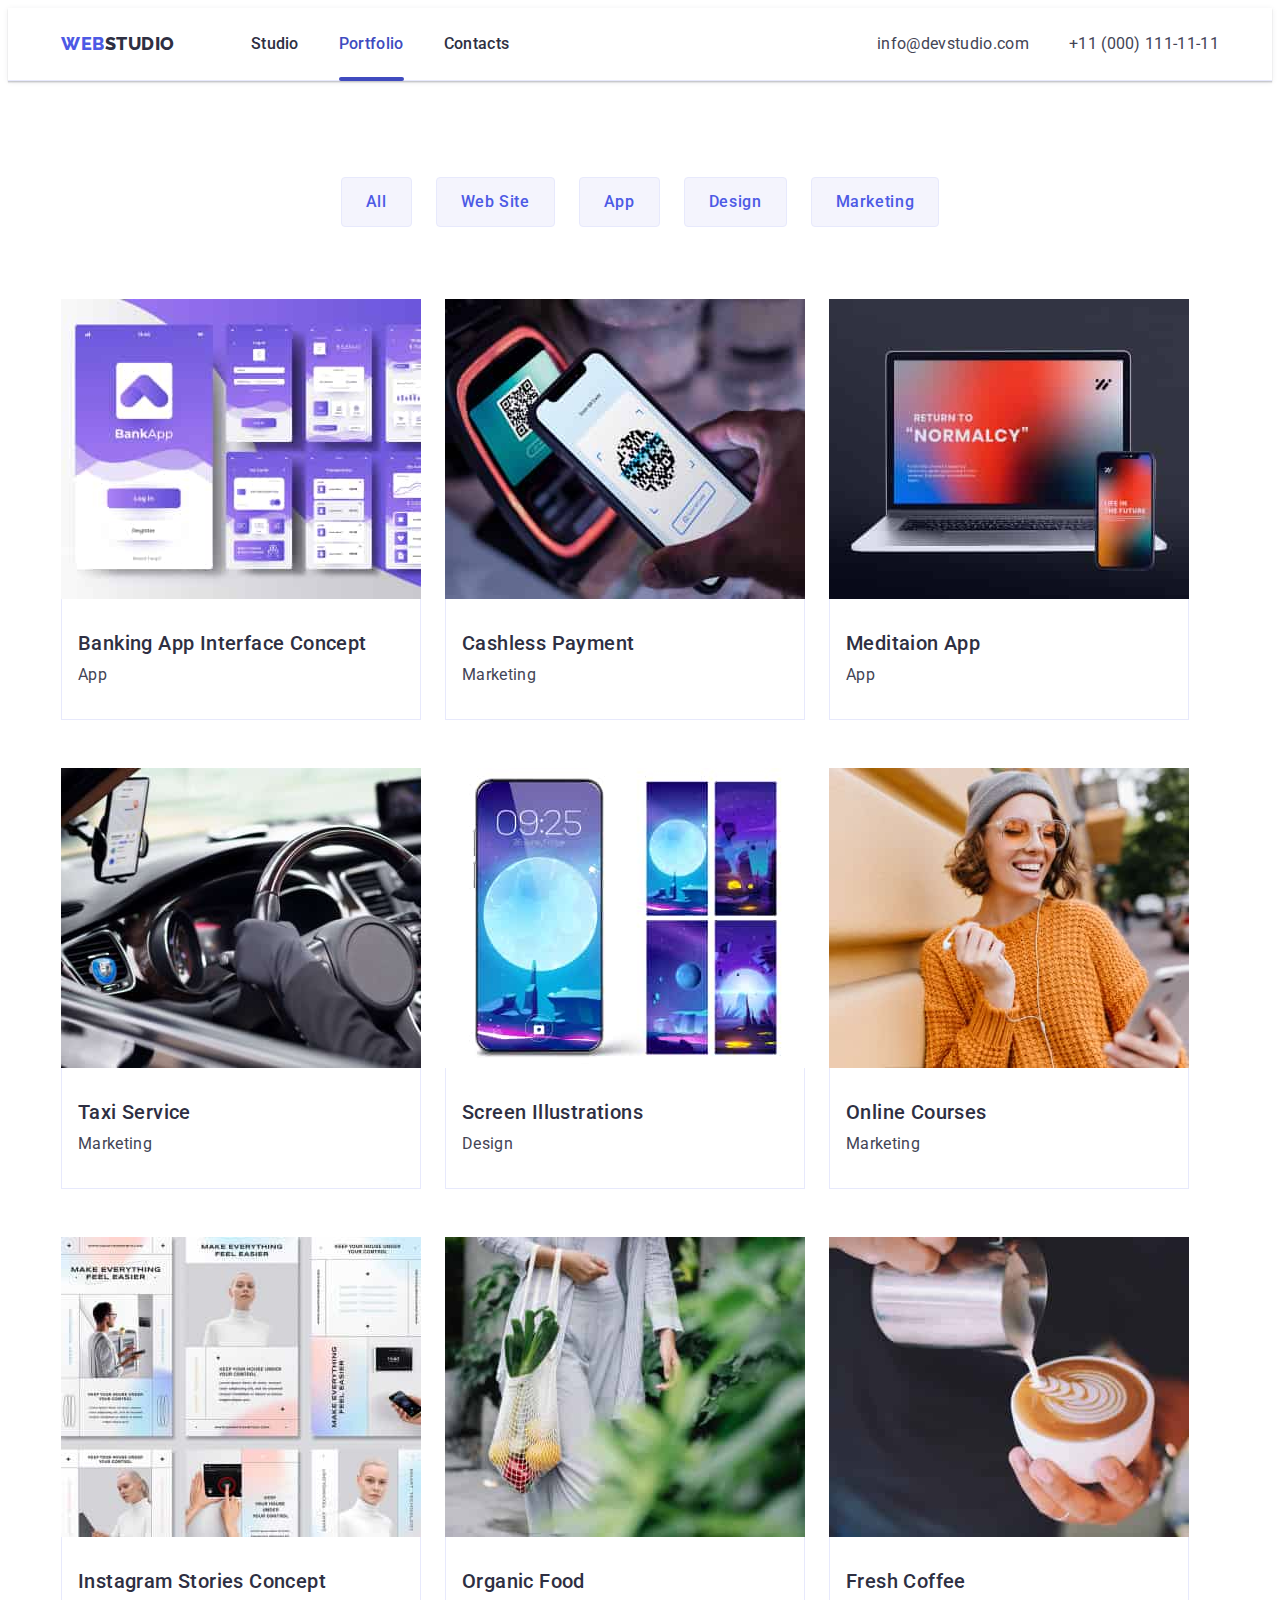
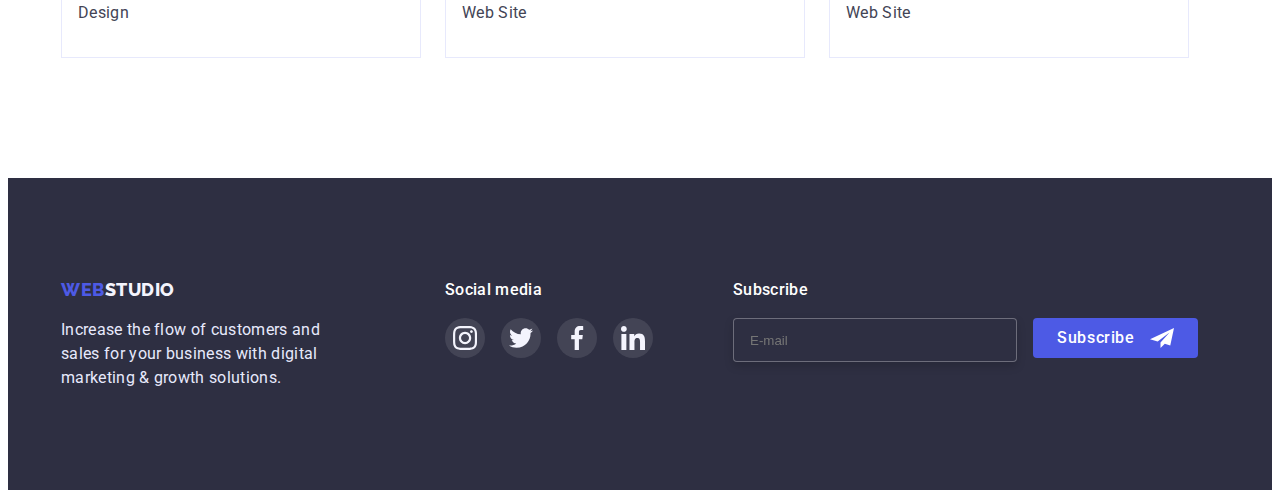
==== commit 3df0b80f: "hw7.3" ====
--- a/portfolio.html
+++ b/portfolio.html
@@ -18,12 +18,12 @@
 <body>
     <!-- Header -->
     <header class="border-box">
-        <div class="container">
+        <div class="container container-tablet">
             <div class="header-container-desktop">
                 <nav class="header-nav">
                     <a href="./index.html" class="logo-first">WEB<span class="logo-second">STUDIO</span></a>
                     <ul class="header-menu">
-                        <li><a class="header-link" href="./index.html">Studio</a></li>
+                        <li><a class="header-link " href="./index.html">Studio</a></li>
                         <li><a class="header-link current" href="./portfolio.html">Portfolio</a></li>
                         <li><a class="header-link" href="">Contacts</a></li>
                     </ul>
@@ -60,7 +60,8 @@
                     <address>
                         <ul class="header-tel-mobile">
                             <li><a class="header-mobile-call" href="tel:+110001111111">+11 (000) 111-11-11</a></li>
-                            <li><a class="header-address-mobile" href="mailto:info@devstudio.com">info@devstudio.com</a></li>
+                            <li><a class="header-address-mobile" href="mailto:info@devstudio.com">info@devstudio.com</a>
+                            </li>
                         </ul>
                     </address>
                     <ul class="socials-list-mobile">
@@ -90,40 +91,40 @@
                 </div>
             </div>
         </div>
-        </div>
     </header>
     <main>
         <!-- Portfolio -->
         <section class="section-portfolio">
             <div class="container">
-            <h1 class="visually-hidden">Portfolio</h1>
-            <ul class="portfolio-filter">
-                <li><button type="button" class="button-portfolio">All</button></li>
-                <li><button type="button" class="button-portfolio">Web Site</button></li>
-                <li><button type="button" class="button-portfolio">App</button></li>
-                <li><button type="button" class="button-portfolio">Design</button></li>
-                <li><button type="button" class="button-portfolio">Marketing</button></li>
-            </ul>
+                <h1 class="visually-hidden">Portfolio</h1>
+                <ul class="portfolio-filter">
+                    <li><button type="button" class="button-portfolio">All</button></li>
+                    <li><button type="button" class="button-portfolio">Web Site</button></li>
+                    <li><button type="button" class="button-portfolio">App</button></li>
+                    <li><button type="button" class="button-portfolio">Design</button></li>
+                    <li><button type="button" class="button-portfolio">Marketing</button></li>
+                </ul>
             <ul class="portfolio-box">
                 <li class="box-portfolio">
                     <a class="portfolio-link" href="">
                         <div class="portfolio-services">
-                        <img src="./images/portfolio/banking-app.jpg" alt="banking-app" width="360">
-                        <div class="portfolio-overlay">
-                            <p class="text-overlay">14 Stylish and User-Friendly App Design Concepts · Task Manager App · Calorie Tracker App ·
-                                Exotic Fruit Ecommerce App ·
-                                Cloud Storage App</p>
-                        </div>  
-                    </div>                     
-                     <div class="box-name">
-                        <h2 class="box-product">Banking App Interface Concept</h2>
-                        <p class="box-filter">App</p></div>
-                    </a>
-                </li>
-                <li class="box-portfolio">
-                    <a class="portfolio-link" href="">
-                        <div class="portfolio-services">
-                            <img srcset="./images/portfolio/cashless-payment.jpg 1x ./images/portfolio/cashless-payment@2x.jpg 2x"
+                            <img srcset="./images/portfolio/banking-app.jpg 1x, ./images/portfolio/banking-app@2x.jpg 2x " 
+                            src="./images/portfolio/banking-app.jpg" alt="banking-app" width="360">
+                            <div class="portfolio-overlay">
+                                <p class="text-overlay">14 Stylish and User-Friendly App Design Concepts · Task Manager App · Calorie Tracker App ·
+                                 Exotic Fruit Ecommerce App ·
+                                 Cloud Storage App</p>
+                            </div>  
+                        </div>                     
+                        <div class="box-name">
+                            <h2 class="box-product">Banking App Interface Concept</h2>
+                            <p class="box-filter">App</p></div>
+                    </a>
+                </li>
+                <li class="box-portfolio">
+                    <a class="portfolio-link" href="">
+                        <div class="portfolio-services">
+                            <img srcset="./images/portfolio/cashless-payment.jpg 1x, ./images/portfolio/cashless-payment@2x.jpg 2x"
                             src="./images/portfolio/cashless-payment.jpg" alt="cashless-payment" width="360">
                             <div class="portfolio-overlay">
                                 <p class="text-overlay">14 Stylish and User-Friendly App Design Concepts · Task Manager App · Calorie Tracker App · Exotic Fruit Ecommerce App ·
@@ -138,7 +139,7 @@
                 <li class="box-portfolio">
                     <a class="portfolio-link" href="">
                         <div class="portfolio-services">
-                        <img srcset="./images/portfolio/meditaion-app.jpg 1x ./images/portfolio/meditaion-app@2x.jpg 2x"
+                        <img srcset="./images/portfolio/meditaion-app.jpg 1x, ./images/portfolio/meditaion-app@2x.jpg 2x"
                         src="./images/portfolio/meditaion-app.jpg" alt="meditaion-app" width="360">
                         <div class="portfolio-overlay">
                             <p class="text-overlay">14 Stylish and User-Friendly App Design Concepts · Task Manager App · Calorie Tracker App ·
@@ -154,7 +155,7 @@
                 <li class="box-portfolio">
                     <a class="portfolio-link" href="">
                         <div class="portfolio-services">
-                        <img srcset="./images/portfolio/taxi-service.jpg 1x ./images/portfolio/taxi-service@2x.jpg 2x"
+                        <img srcset="./images/portfolio/taxi-service.jpg 1x, ./images/portfolio/taxi-service@2x.jpg 2x"
                         src="./images/portfolio/taxi-service.jpg" alt="taxi-service" width="360">
                         <div class="portfolio-overlay">
                             <p class="text-overlay">14 Stylish and User-Friendly App Design Concepts · Task Manager App · Calorie Tracker App ·
@@ -170,7 +171,7 @@
                 <li class="box-portfolio">
                     <a class="portfolio-link" href="">
                         <div class="portfolio-services">
-                        <img srcset="./images/portfolio/screen-illustrations.jpg 1x ./images/portfolio/screen-illustrations@2x.jpg 2x"
+                        <img srcset="./images/portfolio/screen-illustrations.jpg 1x, ./images/portfolio/screen-illustrations@2x.jpg 2x"
                         src="./images/portfolio/screen-illustrations.jpg" alt="screen-illustrations" width="360">
                             <div class="portfolio-overlay">
                             <p class="text-overlay">14 Stylish and User-Friendly App Design Concepts · Task Manager App · Calorie Tracker App ·
@@ -186,7 +187,7 @@
                 <li class="box-portfolio">
                     <a class="portfolio-link" href="">
                         <div class="portfolio-services">
-                        <img srcset="./images/portfolio/online-courses.jpg 1x ./images/portfolio/online-courses@2x.jpg 2x"
+                        <img srcset="./images/portfolio/online-courses.jpg 1x, ./images/portfolio/online-courses@2x.jpg 2x"
                         src="./images/portfolio/online-courses.jpg" alt="a girl with a phone" width="360">
                         <div class="portfolio-overlay">
                             <p class="text-overlay">14 Stylish and User-Friendly App Design Concepts · Task Manager App · Calorie Tracker App ·
@@ -202,7 +203,7 @@
                 <li class="box-portfolio">
                     <a class="portfolio-link" href="">
                         <div class="portfolio-services">
-                        <img srcset="./images/portfolio/instagram-stories.jpg 1x ./images/portfolio/instagram-stories@2x.jpg 2x"
+                        <img srcset="./images/portfolio/instagram-stories.jpg 1x, ./images/portfolio/instagram-stories@2x.jpg 2x"
                         src="./images/portfolio/instagram-stories.jpg" alt="photos from Instagram" width="360">
                         <div class="portfolio-overlay">
                             <p class="text-overlay">14 Stylish and User-Friendly App Design Concepts · Task Manager App · Calorie Tracker App ·
@@ -218,7 +219,7 @@
                 <li class="box-portfolio">
                     <a class="portfolio-link" href="">
                         <div class="portfolio-services">
-                        <img srcset="./images/portfolio/organic-food.jpg 1x ./images/portfolio/organic-food@2x.jpg 2x"
+                        <img srcset="./images/portfolio/organic-food.jpg 1x, ./images/portfolio/organic-food@2x.jpg 2x"
                         src="./images/portfolio/organic-food.jpg" alt="woman with groceries" width="360">
                         <div class="portfolio-overlay">
                             <p class="text-overlay">14 Stylish and User-Friendly App Design Concepts · Task Manager App · Calorie Tracker App ·
@@ -234,7 +235,7 @@
                 <li class="box-portfolio">
                     <a class="portfolio-link" href="">
                         <div class="portfolio-services">
-                        <img srcset="./images/portfolio/fresh-coffee.jpg 1x ./images/portfolio/fresh-coffee@2x.jpg 2x"
+                        <img srcset="./images/portfolio/fresh-coffee.jpg 1x, ./images/portfolio/fresh-coffee@2x.jpg 2x"
                         src="./images/portfolio/fresh-coffee.jpg" alt="Cup of coffee" width="360">
                         <div class="portfolio-overlay">
                             <p class="text-overlay">14 Stylish and User-Friendly App Design Concepts · Task Manager App · Calorie Tracker App ·
--- a/css/styles.css
+++ b/css/styles.css
@@ -69,7 +69,17 @@
     display: none;
   }
 }
-
+@media (max-width: 1199px) {
+  .container-tablet {
+    max-width: 768px;
+  }
+}
+@media (max-width: 1199px) {
+  .container-tablet-second,
+  .footer-flex {
+    max-width: 582px;
+  }
+}
 .header-nav {
   display: flex;
   align-items: center;
@@ -151,8 +161,10 @@
   transition-duration: 250ms;
   transition-timing-function: cubic-bezier(0.4, 0, 0.2, 1);
 }
-@media (max-width: 1200px) {
+@media (max-width: 1199px) {
   .header-address {
+    font-size: 12px;
+    line-height: 1.2;
     padding: 0;
   }
 }
@@ -187,7 +199,8 @@
   bottom: 0;
   right: 0;
   background-color: var(--color-background);
-  transform: translateX(100%);
+  transition: opacity 250ms cubic-bezier(0.4, 0, 0.2, 1),
+    visibility 250ms cubic-bezier(0.4, 0, 0.2, 1);
   padding-top: 80px;
   padding-left: 40px;
   padding-bottom: 40px;
@@ -196,7 +209,9 @@
   justify-content: space-between;
 }
 .mobile-menu.is-open {
-  transform: translateX(0);
+  opacity: 0;
+  visibility: hidden;
+  pointer-events: none;
 }
 @media (min-width: 768px) {
   .mobile-menu {
@@ -275,7 +290,7 @@
   display: flex;
   flex-direction: column;
   gap: 40px;
-  margin-bottom: 48px;
+  padding-bottom: 48px;
 }
 .socials-list-mobile {
   display: flex;
@@ -299,7 +314,17 @@
   (min-resolution: 192dpi),
   (min-resolution: 2dppx) {
   .hero-first {
-    background-image: url(../images/people-office@2x.jpg);
+    background-image: linear-gradient(
+        rgba(46, 47, 66, 0.7),
+        rgba(46, 47, 66, 0.7)
+      ),
+      url(../images/people-office@2x.jpg);
+    background-size: cover;
+  }
+}
+@media (max-width: 1199px) {
+  .hero-first {
+    padding: 112px 0;
   }
 }
 .container-hero {
@@ -309,7 +334,7 @@
 }
 @media (max-width: 767px) {
   .container-hero {
-    width: 320px;
+    max-width: 320px;
   }
 }
 .hero-title {
@@ -358,59 +383,23 @@
   clip-path: inset(50%);
   margin: -1px;
 }
-@media (max-width: 768px) {
-  .list-benefits {
-    max-width: 396px;
-    margin: 0 auto;
-  }
-}
-@media (max-width: 1199px) {
-  .list-benefits {
-    max-width: 356px;
-    margin: 0 auto;
-  }
-}
-.heading-benefits {
-  font-weight: 500;
-  font-size: 20px;
-  letter-spacing: 0.02em;
-  line-height: 1.2;
-  margin-bottom: 8px;
-}
-@media (max-width: 767px) {
-  .heading-benefits {
-    text-align: center;
-    font-weight: 700;
-    font-size: 36px;
-    line-height: 1.2;
-  }
-}
-.text-benefits {
-  color: var(--color-secondary);
-  font-size: 16px;
-  letter-spacing: 0.02em;
-  line-height: 1.5;
-}
-@media (max-width: 767px) {
-  .text-benefits {
-    font-weight: 500;
-  }
-}
 .container-benefits {
   display: flex;
 }
+
 @media (max-width: 767px) {
   .container-benefits {
     flex-direction: column;
+    max-width: 396px;
     gap: 72px;
+    margin: 0 auto;
+    text-align: center;
   }
 }
 @media (max-width: 1199px) {
   .container-benefits {
-    display: flex;
     justify-content: center;
-    flex-wrap: wrap;
-    row-gap: 64px;
+    row-gap: 72px;
     column-gap: 24px;
   }
 }
@@ -420,6 +409,36 @@
     column-gap: 24px;
   }
 }
+
+.list-benefits {
+  flex-basis: calc((100% - 72px) / 4);
+}
+
+.heading-benefits {
+  font-weight: 500;
+  font-size: 20px;
+  letter-spacing: 0.02em;
+  line-height: 1.2;
+  margin-bottom: 8px;
+}
+@media (max-width: 1199px) {
+  .heading-benefits {
+    font-weight: 700;
+    font-size: 36px;
+  }
+}
+.text-benefits {
+  color: var(--color-secondary);
+  font-size: 16px;
+  letter-spacing: 0.02em;
+  line-height: 1.5;
+}
+@media (max-width: 1199px) {
+  .text-benefits {
+    font-weight: 500;
+  }
+}
+
 .section-benefits {
   padding: 120px 0;
 }
@@ -658,9 +677,15 @@
 .footer-logo {
   margin-right: 120px;
 }
-@media (max-width: 767px) {
+
+@media (max-width: 1199px) {
   .footer-logo {
-    max-width: 268;
+    margin-right: 24px;
+  }
+}
+@media (max-width: 767px) {
+  .footer-logo {
+    max-width: 268px;
     margin: 0 auto;
   }
 }
@@ -679,8 +704,10 @@
   .footer-text-socials {
     text-align: center;
   }
-  .logo-first-mobile {
-    margin: 0 auto;
+}
+@media (max-width: 767px) {
+  .logo-first {
+    text-align: center;
   }
 }
 @media (max-width: 767px) {
@@ -712,7 +739,12 @@
 .footer-socials-list {
   display: flex;
   gap: 16px;
-  margin-right: 80px;
+  padding-right: 80px;
+}
+@media (max-width: 1199px) {
+  .footer-socials-list {
+    padding-right: 0;
+  }
 }
 @media (max-width: 767px) {
   .footer-socials-list {
@@ -853,7 +885,7 @@
 .portfolio-filter {
   gap: 24px;
   display: flex;
-  justify-content: start;
+  justify-content: center;
   margin-bottom: 72px;
 }
 @media (max-width: 767px) {
@@ -966,9 +998,7 @@
 .modal {
   position: relative;
   width: 100%;
-  height: 100%;
   max-width: 408px;
-  max-height: 584px;
   background-color: var(--color-modal);
   padding: 72px 24px 24px 24px;
 }
